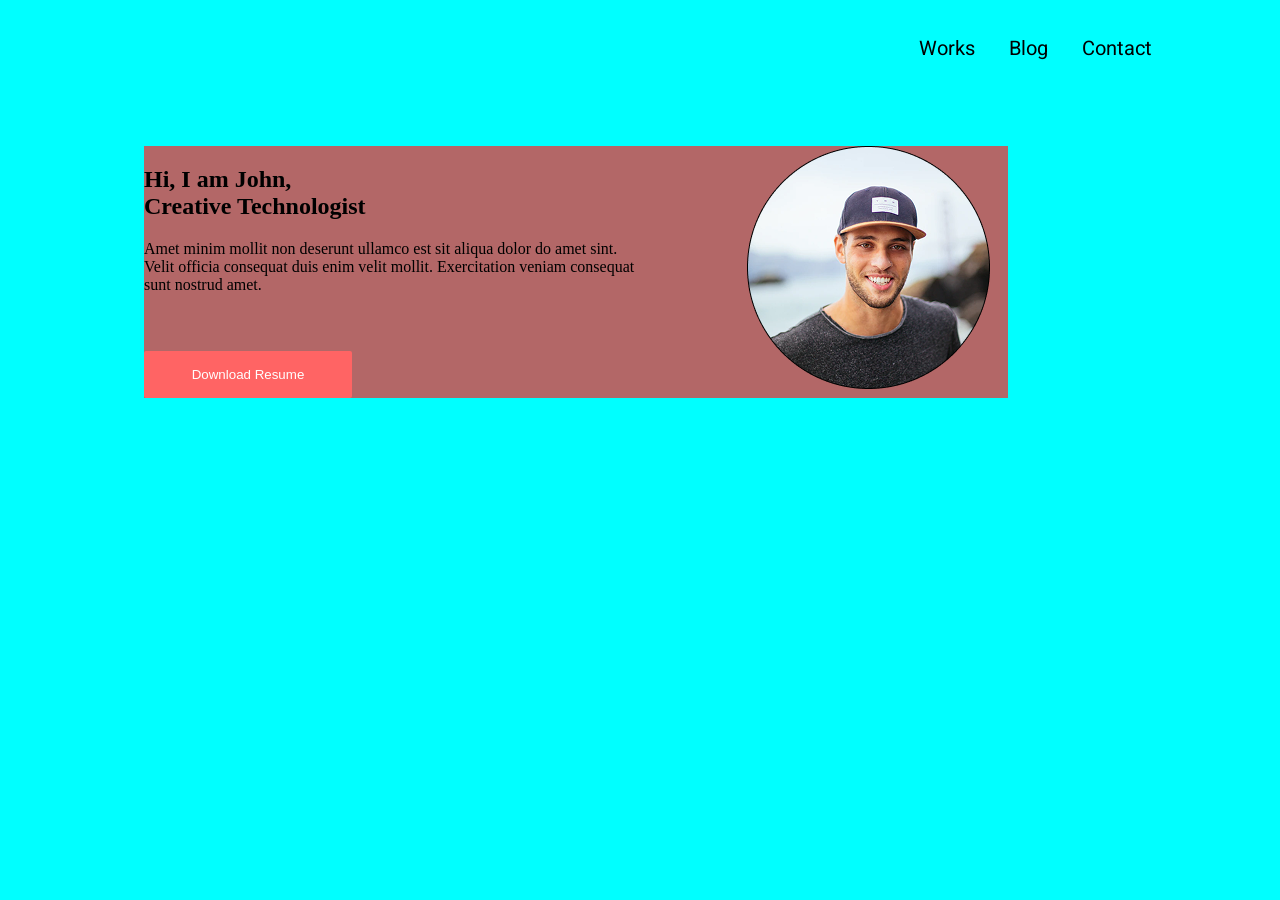
==== index.html @ afa00c34 "creating template portfolio" ====
<!DOCTYPE html>
<html lang="en">

<head>
    <meta charset="UTF-8">
    <meta name="viewport" content="width=device-width, initial-scale=1.0">
    <title>Figma Portfolio</title>
    <link rel="stylesheet" href="style.css">
    <link rel="stylesheet" href="font.css">
    <link rel="stylesheet" href="hero-section.css">
    <link rel="preconnect" href="https://fonts.googleapis.com">
<link rel="preconnect" href="https://fonts.gstatic.com" crossorigin>
<link href="https://fonts.googleapis.com/css2?family=Caveat:wght@400..700&family=Cinzel:wght@400..900&family=Edu+QLD+Hand:wght@400..700&family=Exo+2:ital,wght@0,100..900;1,100..900&family=Heebo:wght@100..900&family=Raleway:ital,wght@0,100..900;1,100..900&family=Source+Serif+4:ital,opsz,wght@0,8..60,200..900;1,8..60,200..900&display=swap" rel="stylesheet">
</head>

<body>
    <nav>
        <a href="">works</a>
        <a href="">blog</a>
        <a href="">contact</a>
    </nav>
    <section class="hero-section">
        <div class="text"><h1>Hi, I am John, <br>
        Creative Technologist</h1>
        <p>Amet minim mollit non deserunt ullamco est sit aliqua dolor do amet sint. Velit officia consequat duis enim velit mollit. Exercitation veniam consequat sunt nostrud amet.</p>
        <button>Download Resume</button></div>
        <div class="image">
            <img src="Ellipse 1 (1).png" alt="">
        </div>
        
    </section>
</body>

</html>
---- style.css ----
@import url("https://fonts.googleapis.com/css2?family=Heebo:wght@100..900&display=swap");
body {
    margin: 0px;
    padding: 0px;
    max-width: 1152px;
    background-color: aqua;
}

nav {
    height: 146px;
    width: 100%;
    display: flex;
    justify-content: end;
}

a:link {
    background-color: transparent;
    text-decoration: none;
}

nav a {
    padding-left: 34px;
    margin-top: 34px;
    font-family: "Heebo", sans-serif;
    font-optical-sizing: auto;
    font-size: 20px;
    color: #000000;
    text-transform: capitalize;
}
---- font.css ----
@import url("https://fonts.googleapis.com/css2?family=Heebo:wght@100..900&display=swap");
---- hero-section.css ----
.hero-section{
    display: flex;
    flex-direction: row;
    width: 864px;
    height: 352;
    background-color: rgb(179, 103, 103);
    margin-inline:auto ;
}
p{
    width: 497px;
    height: 66px;
    text-align: left;
    margin-bottom: 45px;
}
img{
    margin-left: 106px;
}
button{
    width: 208px;
    height: 47px;
    color: white;
    background-color: #FF6464;
    border-radius: 2px;
    border: none;
    cursor: pointer;
}
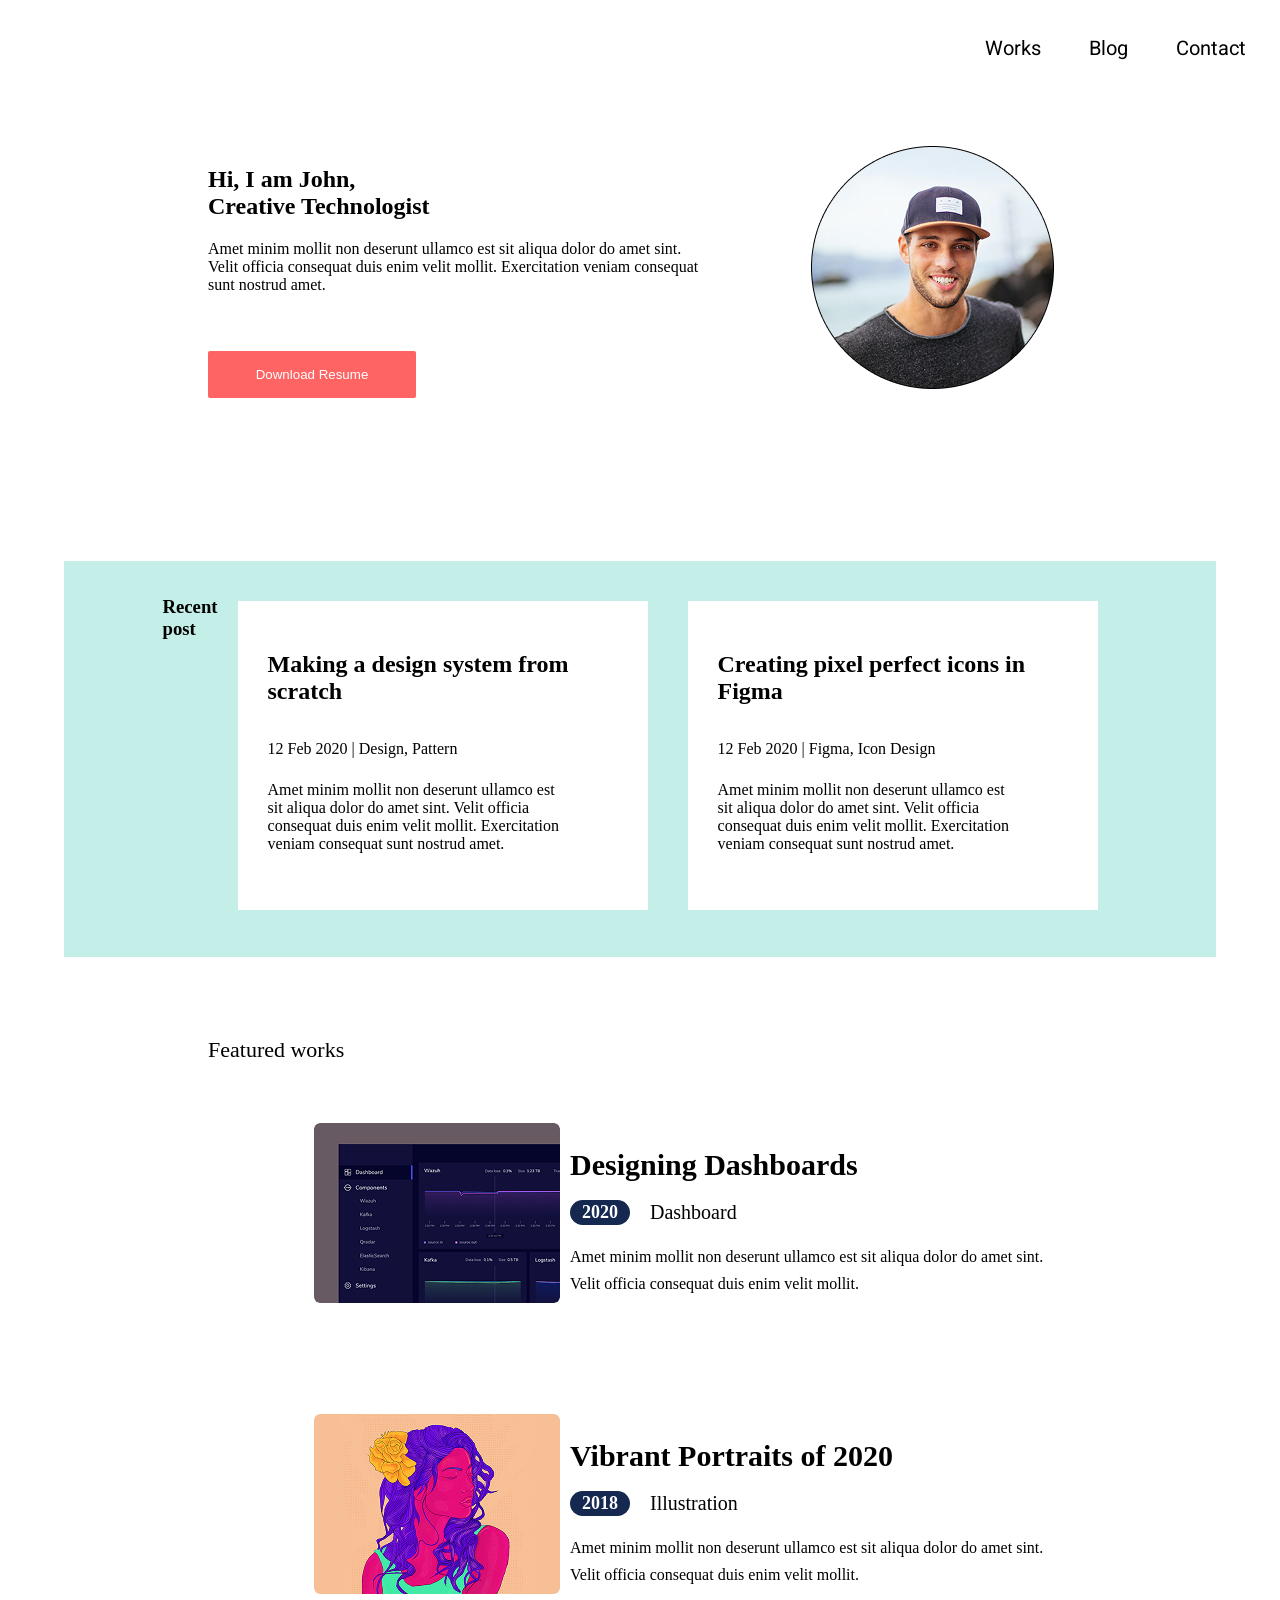
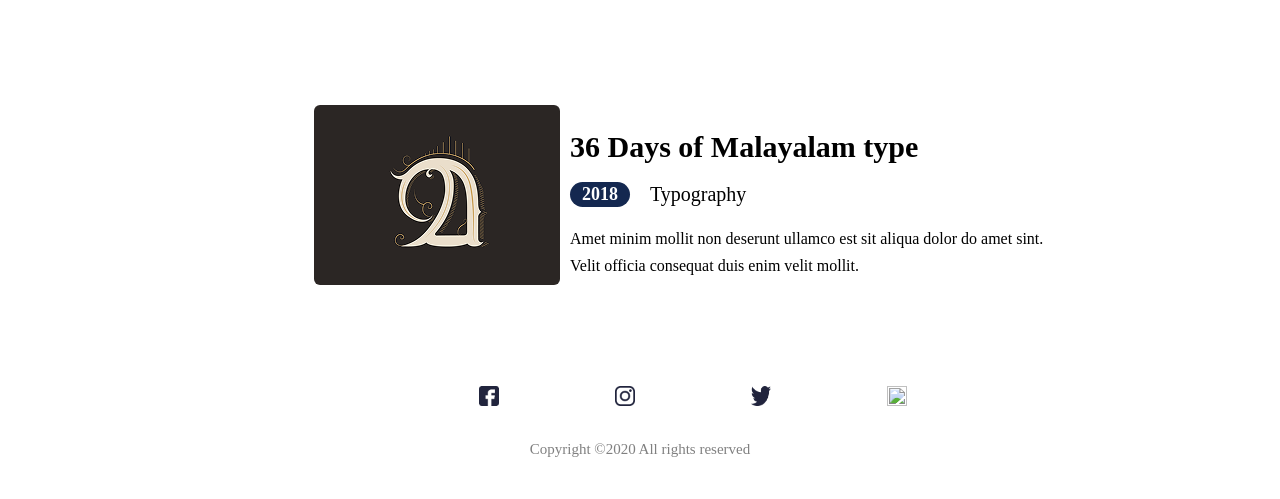
==== commit 8d9a61f3: "Add featured works section and footer"" ====
--- a/index.html
+++ b/index.html
@@ -9,8 +9,13 @@
     <link rel="stylesheet" href="font.css">
     <link rel="stylesheet" href="hero-section.css">
     <link rel="preconnect" href="https://fonts.googleapis.com">
-<link rel="preconnect" href="https://fonts.gstatic.com" crossorigin>
-<link href="https://fonts.googleapis.com/css2?family=Caveat:wght@400..700&family=Cinzel:wght@400..900&family=Edu+QLD+Hand:wght@400..700&family=Exo+2:ital,wght@0,100..900;1,100..900&family=Heebo:wght@100..900&family=Raleway:ital,wght@0,100..900;1,100..900&family=Source+Serif+4:ital,opsz,wght@0,8..60,200..900;1,8..60,200..900&display=swap" rel="stylesheet">
+    <link rel="preconnect" href="https://fonts.gstatic.com" crossorigin>
+    <link rel="stylesheet" href="card.css">
+    <link rel="stylesheet" href="card-two.css">
+
+    <link
+        href="https://fonts.googleapis.com/css2?family=Caveat:wght@400..700&family=Cinzel:wght@400..900&family=Edu+QLD+Hand:wght@400..700&family=Exo+2:ital,wght@0,100..900;1,100..900&family=Heebo:wght@100..900&family=Raleway:ital,wght@0,100..900;1,100..900&family=Source+Serif+4:ital,opsz,wght@0,8..60,200..900;1,8..60,200..900&display=swap"
+        rel="stylesheet">
 </head>
 
 <body>
@@ -20,15 +25,107 @@
         <a href="">contact</a>
     </nav>
     <section class="hero-section">
-        <div class="text"><h1>Hi, I am John, <br>
-        Creative Technologist</h1>
-        <p>Amet minim mollit non deserunt ullamco est sit aliqua dolor do amet sint. Velit officia consequat duis enim velit mollit. Exercitation veniam consequat sunt nostrud amet.</p>
-        <button>Download Resume</button></div>
+        <div class="text">
+            <h1>Hi, I am John, <br>
+                Creative Technologist</h1>
+            <p>Amet minim mollit non deserunt ullamco est sit aliqua dolor do amet sint. Velit officia consequat duis
+                enim velit mollit. Exercitation veniam consequat sunt nostrud amet.</p>
+            <button>Download Resume</button>
+        </div>
         <div class="image">
-            <img src="Ellipse 1 (1).png" alt="">
+            <img src="personimage.png" alt="">
         </div>
-        
     </section>
+    <section class="card">
+        <div class="card-container">
+            <h3>Recent post</h3>
+            <div class="card-section">
+                <h1>Making a design system from scratch</h1>
+                <div class="info">
+                    <span>12 Feb 2020</span>
+                    <span>|</span>
+                    <span>Design, Pattern</span>
+                </div>
+
+                <p>Amet minim mollit non deserunt ullamco est sit aliqua dolor do amet sint. Velit officia consequat
+                    duis
+                    enim
+                    velit mollit. Exercitation veniam consequat sunt nostrud amet.</p>
+            </div>
+            <div class="card-section">
+                <h1>Creating pixel perfect icons in Figma</h1>
+                <div class="info">
+                    <span>12 Feb 2020</span>
+                    <span>|</span>
+                    <span>Figma, Icon Design</span>
+                </div>
+
+                <p>Amet minim mollit non deserunt ullamco est sit aliqua dolor do amet sint. Velit officia consequat
+                    duis
+                    enim
+                    velit mollit. Exercitation veniam consequat sunt nostrud amet.</p>
+            </div>
+        </div>
+    </section>
+
+    <section class="card-two">
+        <div class="card-container-two">
+            <h3>Featured works</h3>
+            <div class="card-section-two">
+                <img src="dashboard.png" alt="">
+                <div class="content">
+                    <h2>Designing Dashboards</h2>
+                    <div class="info-two">
+                        <span class="year">2020</span>
+                        <span>Dashboard</span>
+                    </div>
+                    <p>
+                        Amet minim mollit non deserunt ullamco est sit aliqua dolor do amet sint.
+                        Velit officia consequat duis enim velit mollit.
+                    </p>
+                </div>
+            </div>
+            <div class="card-section-two">
+                <img src="ladyimg.png" alt="">
+                <div class="content">
+                    <h2>Vibrant Portraits of 2020</h2>
+                    <div class="info-two">
+                        <span class="year">2018</span>
+                        <span>Illustration</span>
+                    </div>
+                    <p>
+                        Amet minim mollit non deserunt ullamco est sit aliqua dolor do amet sint.
+                        Velit officia consequat duis enim velit mollit.
+                    </p>
+                </div>
+            </div>
+
+            <div class="card-section-two">
+                <img src="typography.png" alt="">
+                <div class="content">
+                    <h2>36 Days of Malayalam type</h2>
+                    <div class="info-two">
+                        <span class="year">2018</span>
+                        <span>Typography</span>
+                    </div>
+                    <p>
+                        Amet minim mollit non deserunt ullamco est sit aliqua dolor do amet sint.
+                        Velit officia consequat duis enim velit mollit.
+                    </p>
+                </div>
+            </div>
+
+        </div>
+    </section>
+    <footer>
+        <div class="logo">
+            <img src="fb.png" alt="">
+            <img src="insta.png" alt="">
+            <img src="twitter.png" alt="">
+            <img src="linkedin.png" alt="">
+        </div>
+        <p>Copyright ©2020 All rights reserved</p>
+    </footer>
 </body>
 
 </html>
--- a/style.css
+++ b/style.css
@@ -1,29 +1,60 @@
 @import url("https://fonts.googleapis.com/css2?family=Heebo:wght@100..900&display=swap");
+
 body {
-    margin: 0px;
-    padding: 0px;
-    max-width: 1152px;
-    background-color: aqua;
+  margin: 0px;
+  padding: 0px;
+  width: 100%;
+  background-color: rgb(255, 255, 255);
 }
 
 nav {
-    height: 146px;
-    width: 100%;
-    display: flex;
-    justify-content: end;
+  display: flex;
+  justify-content: end;
+  height: 146px;
+  width: 100%;
+  margin-inline: auto;
 }
 
 a:link {
-    background-color: transparent;
-    text-decoration: none;
+  background-color: transparent;
+  text-decoration: none;
 }
 
 nav a {
-    padding-left: 34px;
-    margin-top: 34px;
-    font-family: "Heebo", sans-serif;
-    font-optical-sizing: auto;
-    font-size: 20px;
-    color: #000000;
-    text-transform: capitalize;
+  padding-left: 14px;
+  padding-right: 34px;
+  height: 40px;
+  margin-top: 34px;
+  font-family: "Heebo", sans-serif;
+  font-optical-sizing: auto;
+  font-size: 20px;
+  color: #000000;
+  text-transform: capitalize;
 }
+
+footer {
+  display: flex;
+  flex-direction: column;
+  justify-content: center;
+  align-items: center;
+  height: 50px;
+  padding: 30px 0;
+  background-color: rgb(255, 255, 255);
+}
+
+.logo {
+  display: flex;
+  gap: 10px;
+  margin-bottom: 20px;
+}
+
+.logo img {
+  width: 20px;
+  height: 20px;
+  cursor: pointer;
+}
+footer p{
+  text-align: center;
+  font-size: 15px;
+  color: gray;
+}
--- a/hero-section.css
+++ b/hero-section.css
@@ -2,8 +2,8 @@
     display: flex;
     flex-direction: row;
     width: 864px;
-    height: 352;
-    background-color: rgb(179, 103, 103);
+    height: 352px;
+    /* background-color: rgb(179, 103, 103); */
     margin-inline:auto ;
 }
 p{
--- a/card.css
+++ b/card.css
@@ -0,0 +1,52 @@
+.card {
+    width: 1152px;
+    height: 396px;
+    margin-top: 63px;
+    margin-inline: auto;
+    margin-bottom: 80px;
+    background-color: rgb(196, 238, 232);
+}
+
+.card-container {
+    display: flex;
+    /* flex-direction: row; */
+    justify-content: center;
+    width: 864px;
+    height: 397px;
+    margin: auto;
+    /* background-color: rgb(255, 255, 255); */
+    /* width: 864px;
+    margin: auto; */
+    /* background-color: rgb(153, 118, 118); */
+}
+
+.card h1 {
+    margin-bottom: 35px;
+    font-weight: bold;
+    width: 374px;
+}
+
+.info {
+    margin-bottom: 23px;
+}
+
+.card-section {
+    padding: 30px;
+    margin: 40px 20px;
+    width: 350px;
+    height: 249px;
+    background-color: rgb(255, 255, 255);
+}
+
+.card p {
+    width: 300px;
+    height: 117px;
+}
+
+.card-container h3 {
+    margin-top: 35px;
+    font-weight: bold;
+    /* width: 100px; */
+    height: 30px;
+
+}
--- a/card-two.css
+++ b/card-two.css
@@ -0,0 +1,72 @@
+.card-two {
+    width: 1152px;
+    height: 872px;
+    margin-top: 63px;
+    margin-inline: auto;
+    margin-bottom: 80px;
+    /* background-color: rgb(58, 126, 116); */
+}
+
+.card-container-two {
+    width: 864px;
+    margin: auto;
+    /* background-color: rgb(153, 118, 118); */
+}
+.card-two h3 {
+    margin-bottom: 35px;
+    font-weight: bold;
+    width: 374px;
+}
+.card-section-two {
+    display: flex;
+    gap: 10px;
+    padding: 30px 0;
+    /* background-color: rgb(139, 93, 93); */
+}
+.card-section-two img {
+    width: 246px;
+    height: 180px;
+    border-radius: 6px;
+    object-fit: cover;
+}
+.content {
+    flex: 1;
+}
+.content h2 {
+    font-size: 30px;
+    font-weight: 700;
+    margin-bottom: 18px;
+}
+.info-two {
+    display: flex;
+    align-items: center;
+    gap: 20px;
+    margin-bottom: 18px;
+}
+.year {
+    background: #142850;
+    color: white;
+    padding: 2px 12px;
+    border-radius: 20px;
+    font-size: 18px;
+    font-weight: bold;
+}
+.info-two span:last-child {
+    /* color:#8695A4; */
+    font-size: 20px;
+}
+.content p {
+    font-size: 16px;
+    line-height: 1.7;
+}
+
+/* .card-two p {
+    width: 300px;
+    height: 117px;
+} */
+
+.card-container-two h3 {
+    margin-bottom: 30px;
+    font-size: 22px;
+    font-weight: 400;
+}
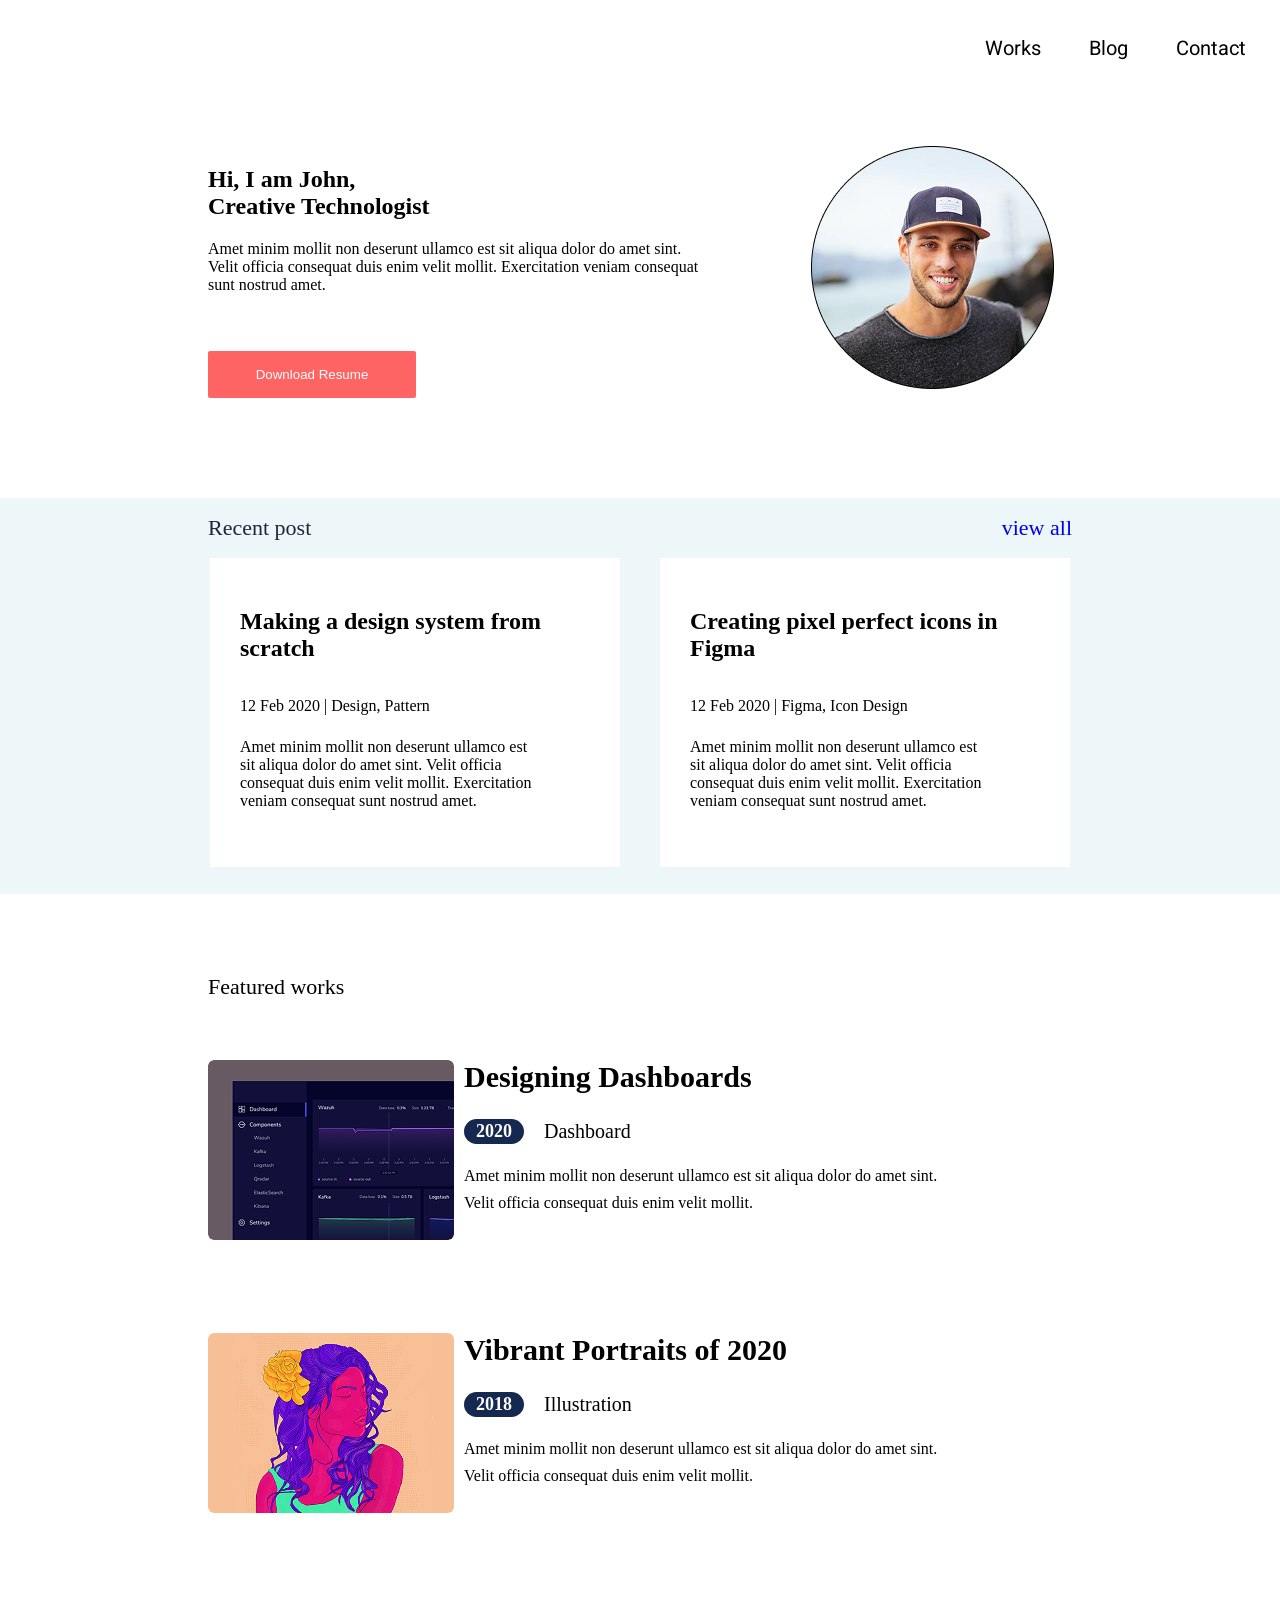
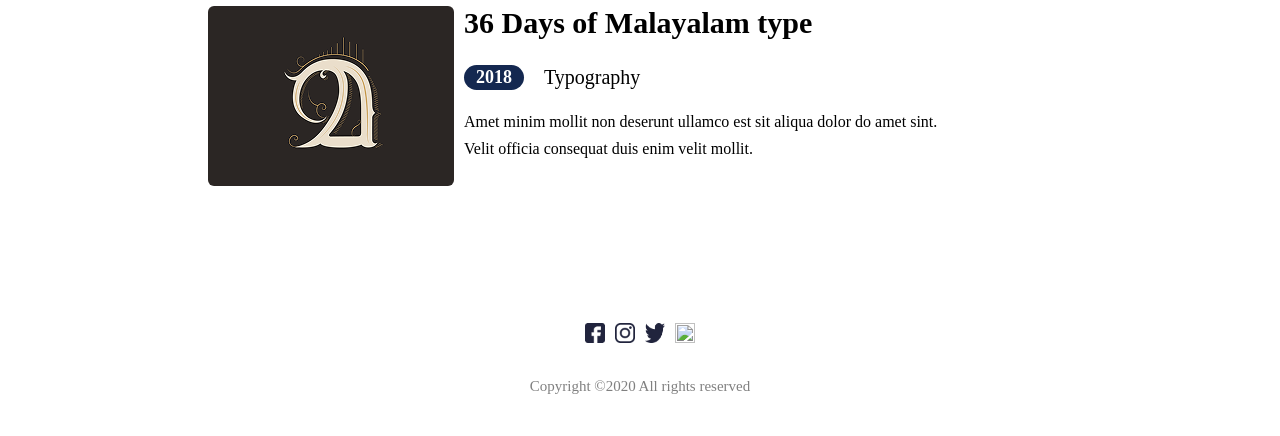
==== commit 7c1ad212: "Add new portfolio pages" ====
--- a/index.html
+++ b/index.html
@@ -20,9 +20,9 @@
 
 <body>
     <nav>
-        <a href="">works</a>
-        <a href="">blog</a>
-        <a href="">contact</a>
+        <a href="work.html">works</a>
+        <a href="blog.html">blog</a>
+        <a href="detail.html">contact</a>
     </nav>
     <section class="hero-section">
         <div class="text">
@@ -37,8 +37,11 @@
         </div>
     </section>
     <section class="card">
+        <div class="card-content">
+            <span> Recent post</span>
+            <span> <a href="#">view all</a></span>
+        </div>
         <div class="card-container">
-            <h3>Recent post</h3>
             <div class="card-section">
                 <h1>Making a design system from scratch</h1>
                 <div class="info">
--- a/style.css
+++ b/style.css
@@ -20,6 +20,18 @@
   text-decoration: none;
 }
 
+a:hover {
+  color: blue;
+}
+
+a:active {
+  color: #21243D;
+}
+/* a:visited {
+    color: red;
+    background-color: transparent;
+    text-decoration: underline;
+} */
 nav a {
   padding-left: 14px;
   padding-right: 34px;
@@ -53,7 +65,8 @@
   height: 20px;
   cursor: pointer;
 }
-footer p{
+
+footer p {
   text-align: center;
   font-size: 15px;
   color: gray;
--- a/hero-section.css
+++ b/hero-section.css
@@ -12,7 +12,7 @@
     text-align: left;
     margin-bottom: 45px;
 }
-img{
+.image{
     margin-left: 106px;
 }
 button{
--- a/card.css
+++ b/card.css
@@ -1,12 +1,28 @@
 .card {
-    width: 1152px;
+    width: 100%;
     height: 396px;
-    margin-top: 63px;
-    margin-inline: auto;
+    /* margin-inline: auto; */
     margin-bottom: 80px;
-    background-color: rgb(196, 238, 232);
+    background-color: #EDF7FA;
 }
-
+.card-content{
+    display: flex;
+    justify-content: space-between;
+    align-items: center;
+    width: 864px;
+    margin-inline:auto ;
+    height: 60px;
+}
+.card-content span:nth-child(1){
+    color: #21243D;
+    font-size: 22px;
+    font-weight: 400;
+}
+.card-content span:nth-child(2){
+    color: #00A8CC;
+    font-size: 22px;
+    font-weight: 400;
+}
 .card-container {
     display: flex;
     /* flex-direction: row; */
@@ -32,7 +48,7 @@
 
 .card-section {
     padding: 30px;
-    margin: 40px 20px;
+    margin: 0px 20px;
     width: 350px;
     height: 249px;
     background-color: rgb(255, 255, 255);
@@ -43,10 +59,12 @@
     height: 117px;
 }
 
-.card-container h3 {
-    margin-top: 35px;
+.card h3 {
+    margin-left: 150px;
     font-weight: bold;
-    /* width: 100px; */
+    color: rgb(180, 177, 177);
+    font-family: 'Times New Roman';
+    font-size: 20px;
+    width: 100px;
     height: 30px;
-
 }
--- a/card-two.css
+++ b/card-two.css
@@ -26,6 +26,7 @@
 .card-section-two img {
     width: 246px;
     height: 180px;
+    padding: 0;
     border-radius: 6px;
     object-fit: cover;
 }
@@ -35,7 +36,8 @@
 .content h2 {
     font-size: 30px;
     font-weight: 700;
-    margin-bottom: 18px;
+    margin-top:0;
+    /* margin-bottom: 18px; */
 }
 .info-two {
     display: flex;
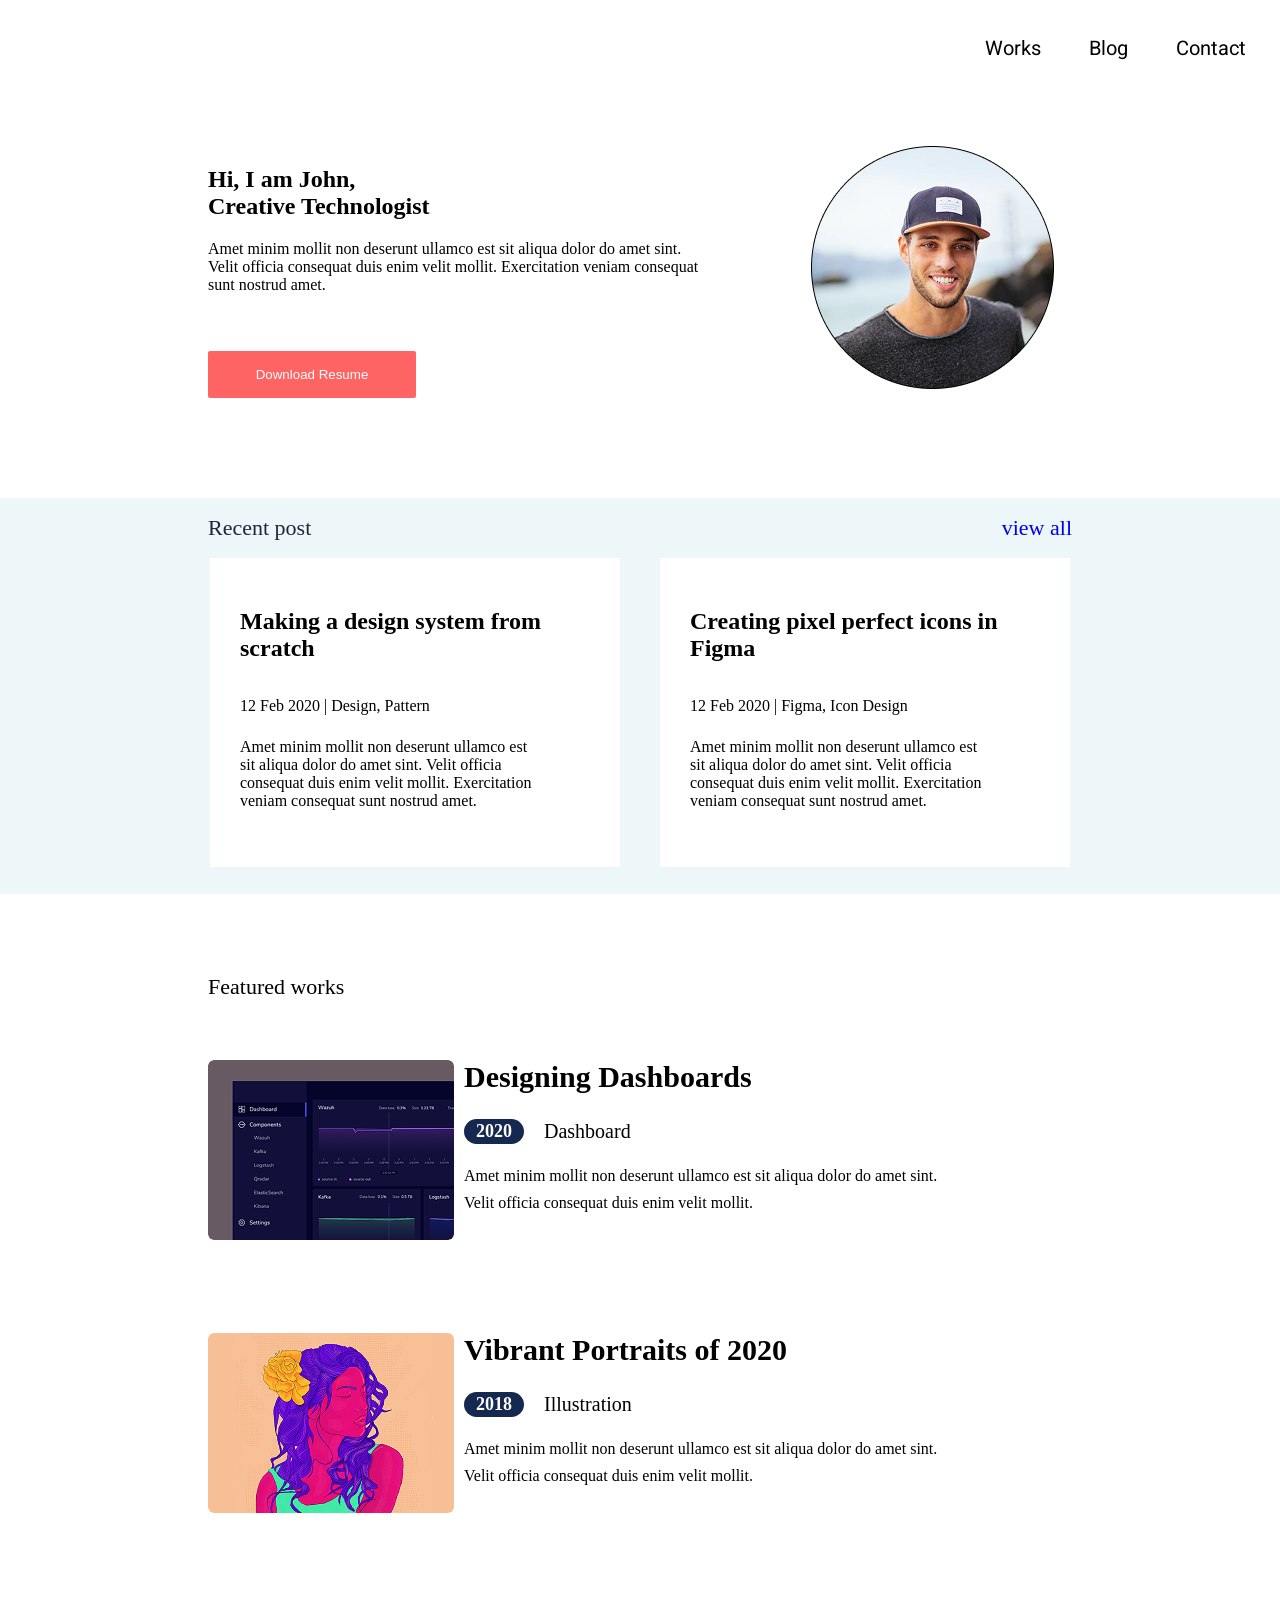
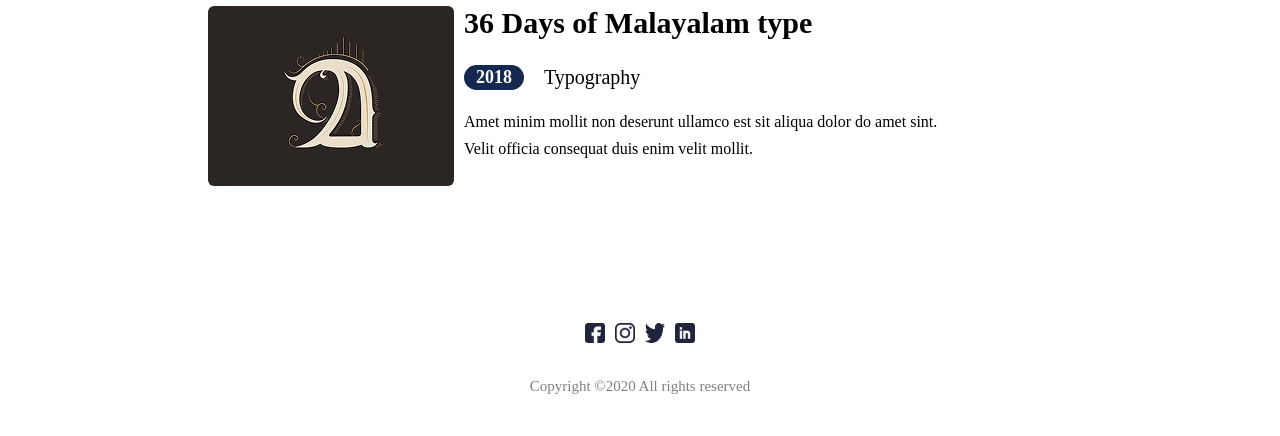
==== commit af163846: "Fix website layout and styling" ====
--- a/index.html
+++ b/index.html
@@ -125,7 +125,7 @@
             <img src="fb.png" alt="">
             <img src="insta.png" alt="">
             <img src="twitter.png" alt="">
-            <img src="linkedin.png" alt="">
+            <img src="Linkedin.png" alt="">
         </div>
         <p>Copyright ©2020 All rights reserved</p>
     </footer>
